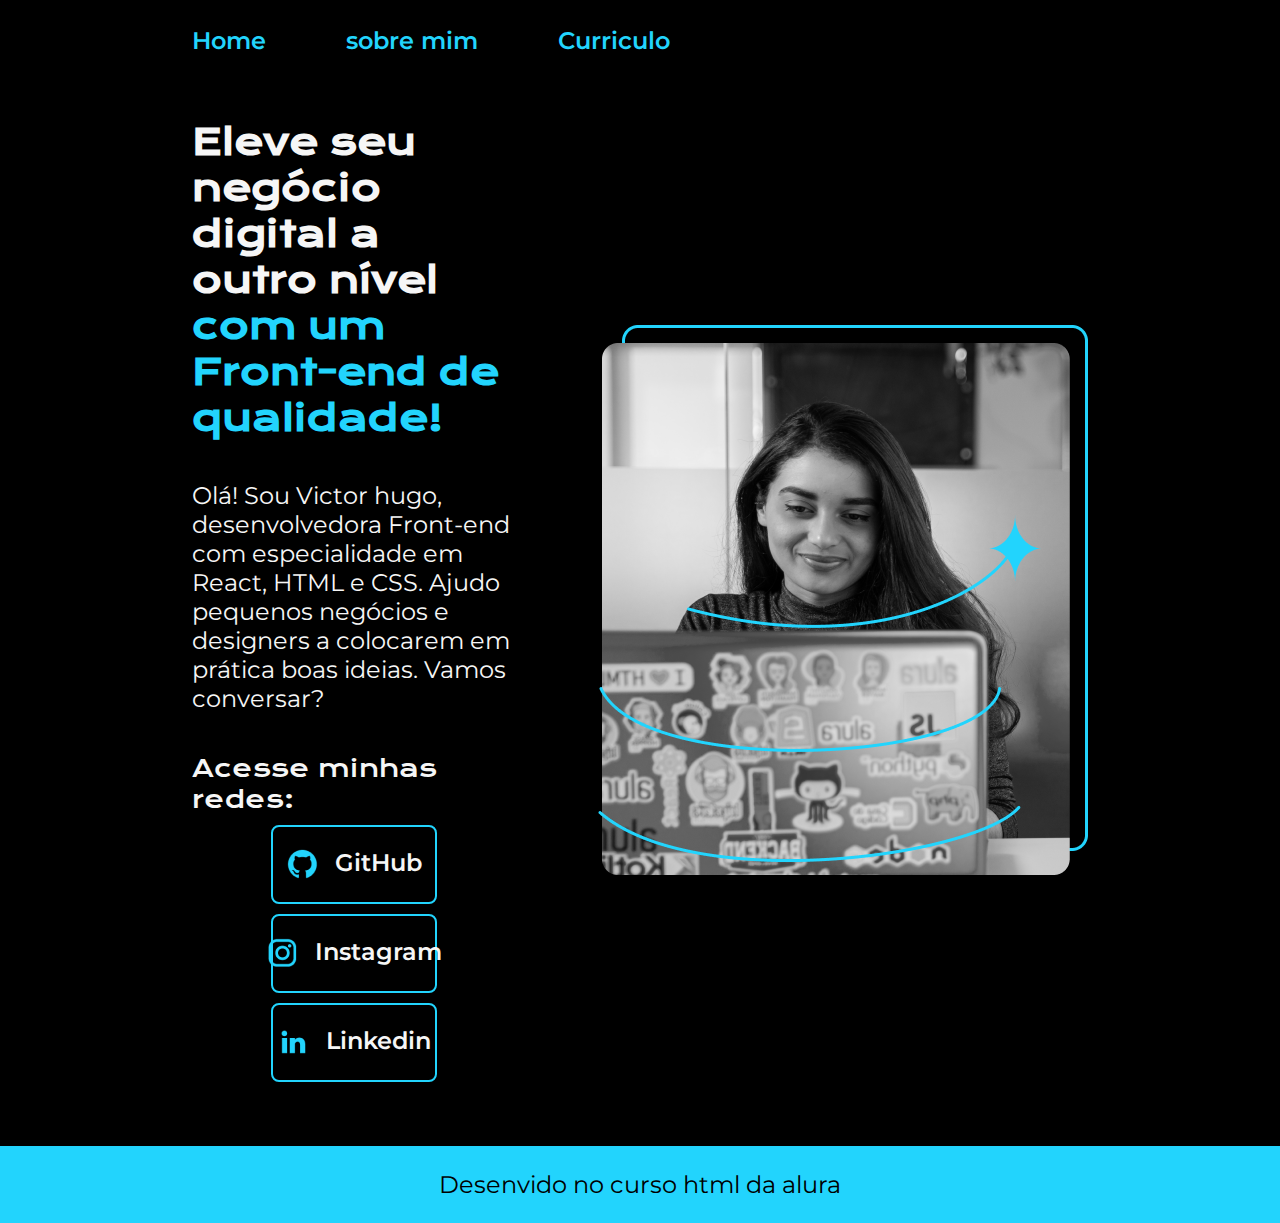
==== index.html @ 921866d2 "fim do projeto" ====
<!DOCTYPE html>
<html lang="pt-br">
<head>
    <meta charset="UTF-8">
    <meta name="viewport" content="width=device-width, initial-scale=1.0">
    <title>portfolio</title>
    <link rel="stylesheet" href="styles/style.css">
    <link rel="shortcut icon" href="img/favicon.ico" type="image/x-icon">
</head>
<body>
    <header class="cabecalho">
        <nav class="cabecalho__menu">
            <a class="cabecalho__menu__link" href="index.html" target="_self" rel="next">Home</a>
            <a class="cabecalho__menu__link" href="about.html" target="_self" rel="next">sobre mim</a>
            <a class="cabecalho__menu__link" href="currriculo.html" target="_self" rel="next">Curriculo</a>
        </nav>
    </header>

    <main class="apresentacao">
        <section class="apresentacao__conteudo">
            <h1 class="apresentacao__conteudo__titulo">Eleve seu negócio digital a outro nível <strong class="titulo-destaque">com um Front-end de qualidade!</strong></h1>
            <p class="apresentacao__conteudo__texto">Olá! Sou Victor hugo, desenvolvedora Front-end com especialidade em React, HTML e CSS. Ajudo pequenos negócios e designers a colocarem em prática boas ideias. Vamos conversar?</p>
            <div class="apresentacao__links">

                <h2 class="apresentacao__links__subtitulo">Acesse minhas redes:</h2>

                <a class="apresentacao__links__link" href="https://github.com/vector5826" target="_blank" rel="external">
                    <img src="img/github.png" alt="github" srcset="">
                    GitHub
                </a>

                <a class="apresentacao__links__link" href="https://www.instagram.com/vector__hugo/" target="_blank" rel="external">
                    <img src="img/instagram.png" alt="instagram" srcset="">
                    Instagram
                </a>

                <a class="apresentacao__links__link"  href="https://www.linkedin.com/in/victor-hugo5822/" target="_blank" rel="external">
                    <img src="img/linkedin.png" alt="linkedin" srcset="">
                    Linkedin
                </a>

            </div>
         
        </section>

        <img class="apresentacao-imagem" src="img/Imagem.png" alt="Imagem alura" srcset="">
    </main>

    <footer class="rodape">
        <p>Desenvido no curso html da alura</p>
    </footer>
</body>
</html>
---- styles/style.css ----
@import url('https://fonts.googleapis.com/css2?family=Krona+One&family=Montserrat:ital,wght@0,100..900;1,100..900&display=swap');

:root{
    --cor1:#22d4fd;
    --cor2: #000000;
    --cor3: #f6f6f6;
    --cor4: #272727;

    --font-primaria:"Krona One", sans-serif;
    --font-segundaria:"Montserrat", sans-serif;
}

*{
    margin: 0;
    padding: 0;
}

body{
    /* height: 100vh; */
    box-sizing: border-box ;
    background-color: var(--cor2);
    color: var(--cor3);
}

.cabecalho{
    padding: 2% 0% 0% 15%;
}

.cabecalho__menu{
    display: flex;
    gap: 80px;
}

.cabecalho__menu__link{
    font-family: "Montserrat", sans-serif;
    font-size: 1.5rem;
    font-weight: 600;
    color: var(--cor1);
    text-decoration: none;
}

.apresentacao{
    padding: 5% 15%;
    display: flex;
    align-items: center;
    justify-content: space-between;
    gap: 82px;
}

.apresentacao__conteudo{
    width: 50%;
    display: flex;
    flex-direction: column;
    gap: 40px;
}

.apresentacao__conteudo__titulo{
    font-size: 2.25rem;
    font-family: "Krona One", sans-serif;
}

.titulo-destaque{
    color: var(--cor1);
}

.apresentacao__conteudo__texto{
    font-size: 1.5rem;
    font-family: "Montserrat", sans-serif;
}

.apresentacao__conteudo__texto a{
    text-decoration: none;
    color: var(--cor1);
}

.apresentacao__links{
    display: flex;
    flex-direction: column;
    align-items: center;
    justify-content: space-between;
    gap: 10px;
}

.apresentacao__links__subtitulo{
    font-family: "Krona One", sans-serif;
    font-weight: 400;
    font-size: 1.5rem;
}

.apresentacao__links__link{
    font-family:"Montserrat", sans-serif;
    display: flex;
    justify-content: center;
    gap: 16px;
    border: 2px solid var(--cor1);
    width: 50%;
    text-align: center;
    border-radius: 8px;
    font-size: 1.5rem;
    font-weight: 600;
    padding: 21.5px 0;
    text-decoration: none;
    color: var(--cor3);
}

.apresentacao__links__link:hover{
    background-color: var(--cor4);
}

.apresentacao-imagem{
    height: 50%;
}

.rodape{
    color: var(--cor2);
    background-color: var(--cor1);
    padding: 24px;
    text-align: center;
    font-family: "Montserrat", sans-serif;
    font-size: 1.5rem;
    font-weight: 400;
    
}

@media (max-width: 1200px) {
    .cabecalho{
        padding: 10%;
    }

    .cabecalho__menu{
        justify-content: center;
    }

    .apresentacao{
        flex-direction: column-reverse;
        padding: 5%;
    }

    .apresentacao__conteudo{
        width: auto;
    }

    .rodape{
        width: auto;
    }
}
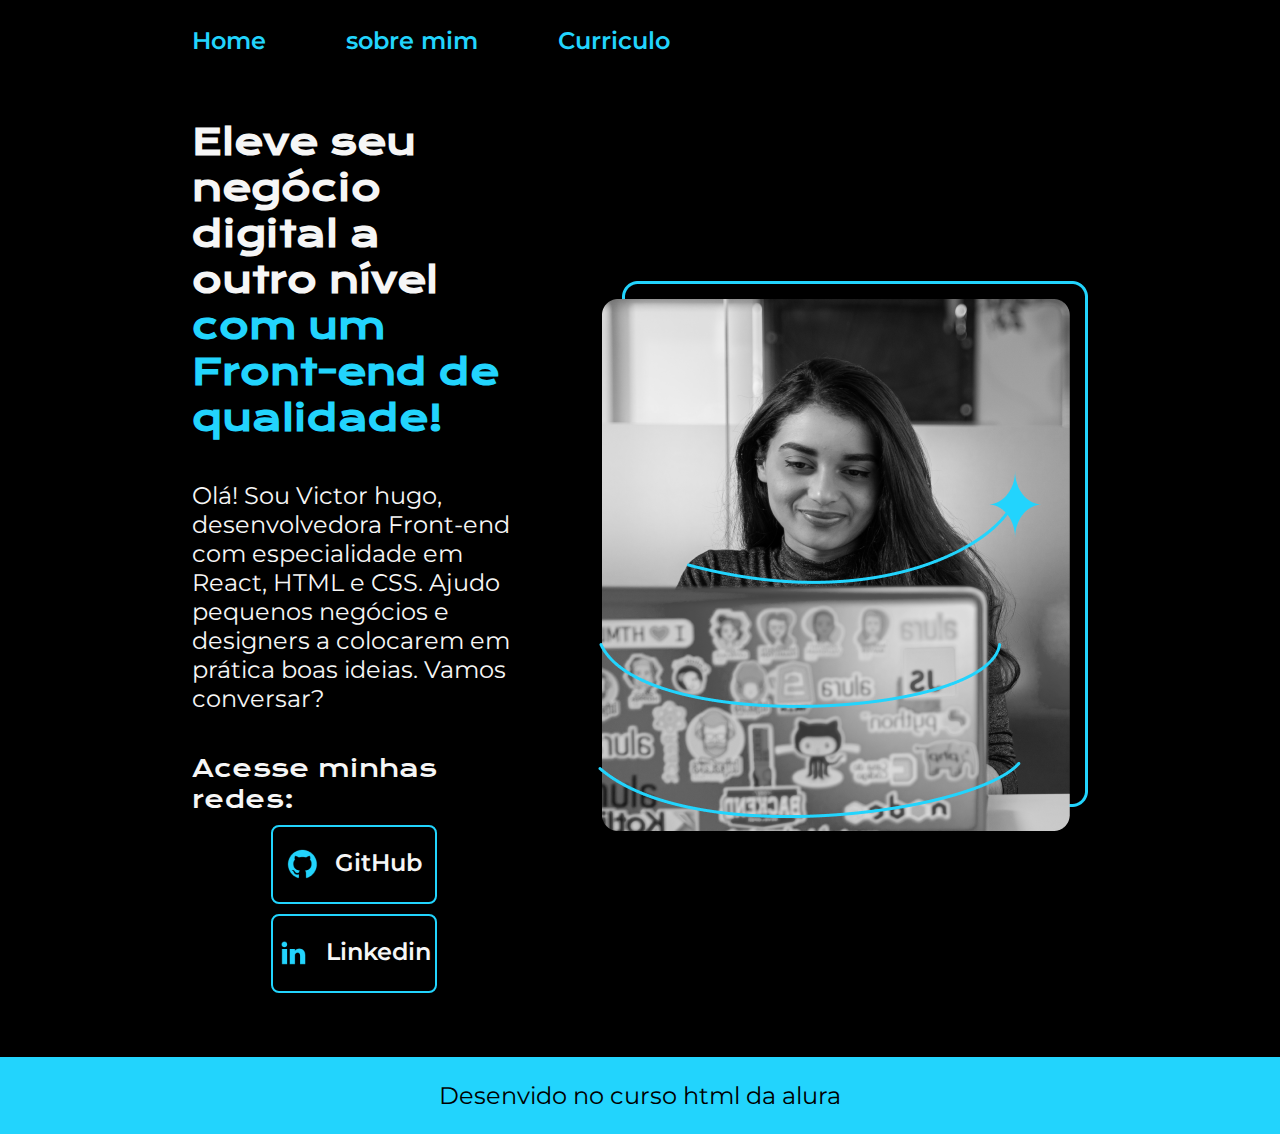
==== commit 7a7bc327: "remoção do instagram" ====
--- a/index.html
+++ b/index.html
@@ -28,12 +28,7 @@
                     <img src="img/github.png" alt="github" srcset="">
                     GitHub
                 </a>
-
-                <a class="apresentacao__links__link" href="https://www.instagram.com/vector__hugo/" target="_blank" rel="external">
-                    <img src="img/instagram.png" alt="instagram" srcset="">
-                    Instagram
-                </a>
-
+                
                 <a class="apresentacao__links__link"  href="https://www.linkedin.com/in/victor-hugo5822/" target="_blank" rel="external">
                     <img src="img/linkedin.png" alt="linkedin" srcset="">
                     Linkedin
